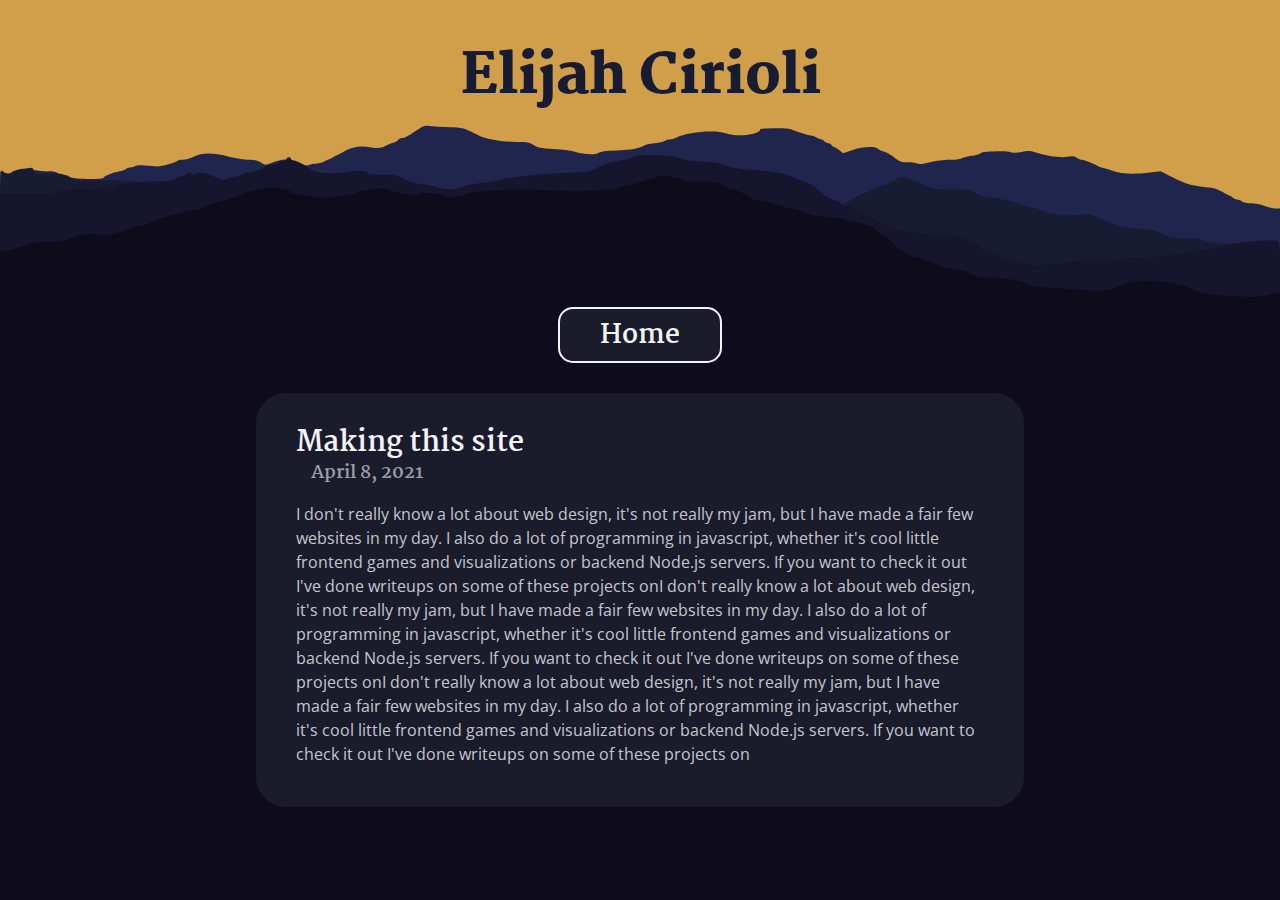
==== blog/index.html @ 2802cf7c "Added blog page." ====
<!DOCTYPE html>
<html lang="en">
	<head>
		<meta charset="UTF-8" />
		<meta http-equiv="X-UA-Compatible" content="IE=edge" />
		<meta name="viewport" content="width=device-width, initial-scale=1.0" />
		<title>Elijah Cirioli</title>

		<link href="/style.css" rel="stylesheet" type="text/css" media="all" />
		<link href="/mobile-style.css" rel="stylesheet" type="text/css" media="all" />
		<link href="./blog-style.css" rel="stylesheet" type="text/css" media="all" />

		<link rel="preconnect" href="https://fonts.gstatic.com" />
		<link href="https://fonts.googleapis.com/css2?family=Martel:wght@400;900&display=swap" rel="stylesheet" />
		<link href="https://fonts.googleapis.com/css2?family=Open+Sans&display=swap" rel="stylesheet" />

		<link rel="apple-touch-icon" sizes="180x180" href="/favicon/apple-touch-icon.png" />
		<link rel="icon" type="image/png" sizes="32x32" href="/favicon/favicon-32x32.png" />
		<link rel="icon" type="image/png" sizes="16x16" href="/favicon/favicon-16x16.png" />
		<link rel="manifest" href="/favicon/site.webmanifest" />
		<link rel="mask-icon" href="/favicon/safari-pinned-tab.svg" color="#5bbad5" />
		<link rel="shortcut icon" href="/favicon/favicon.ico" />
		<meta name="msapplication-TileColor" content="#353a5c" />
		<meta name="msapplication-config" content="/favicon/browserconfig.xml" />
		<meta name="theme-color" content="#ffffff" />
	</head>
	<body>
		<div id="header">
			<h1 id="name-header"><a id="name-link" href="https://elijahcirioli.github.io">Elijah Cirioli</a></h1>
			<div id="mountains">
				<div class="mountain-layer" id="mountain-1"></div>
				<div class="mountain-layer" id="mountain-2"></div>
				<div class="mountain-layer" id="mountain-3"></div>
				<div class="mountain-layer" id="mountain-4"></div>
			</div>
		</div>
		<div id="page-wrap">
			<a id="big-button" href="/index.html">Home</a>
			<div id="blog-content-wrap">
				<div class="post">
					<div class="post-header">
						<h2 id="post1-header" class="post-title">Making this site</h2>
						<h2 class="post-date">April 8, 2021</h2>
					</div>
					<div class="post-body">
						<p class="blog-text">
							I don't really know a lot about web design, it's not really my jam, but I have made a fair
							few websites in my day. I also do a lot of programming in javascript, whether it's cool
							little frontend games and visualizations or backend Node.js servers. If you want to check it
							out I've done writeups on some of these projects onI don't really know a lot about web
							design, it's not really my jam, but I have made a fair few websites in my day. I also do a
							lot of programming in javascript, whether it's cool little frontend games and visualizations
							or backend Node.js servers. If you want to check it out I've done writeups on some of these
							projects onI don't really know a lot about web design, it's not really my jam, but I have
							made a fair few websites in my day. I also do a lot of programming in javascript, whether
							it's cool little frontend games and visualizations or backend Node.js servers. If you want
							to check it out I've done writeups on some of these projects on
						</p>
					</div>
				</div>
			</div>
		</div>
		<script src="/index.js"></script>
	</body>
</html>
---- style.css ----
body {
	background-color: #0e0b1a;
	margin: 0 0 0 0;
	padding: 0 0 0 0;
	overflow-x: hidden;
}
#header {
	width: 100vw;
	background-color: #d19f49;
	overflow: hidden;
	margin: 0 0 0 0;
	position: relative;
}
#name-header {
	position: absolute;
	color: #181c33;
	width: 100%;
	height: 55px;
	font-family: "Martel", serif;
	font-weight: 900;
	text-align: center;
	font-size: 55px;
	line-height: 55px;
	opacity: 0;
	z-index: 0;
	transition: 1s;
	top: 150px;
	left: 0;
	margin: 0 0 0 0;
}
#mountains {
	width: 100%;
	height: 15vw;
	margin-top: 115px;
	margin-bottom: 0;
	position: relative;
}
.mountain-layer {
	width: 100%;
	height: 100%;
	position: absolute;
	top: 0;
	left: 0;
	overflow: hidden;
}
#mountain-4 {
	background-color: #20254d;
	z-index: 7;
	mask-image: url("mountains/4.svg");
	mask-repeat: no-repeat;
	mask-size: 100% auto;
	-webkit-mask-image: url("mountains/4.svg");
	-webkit-mask-repeat: no-repeat;
	-webkit-mask-size: 100% auto;
}
#mountain-3 {
	background-color: #181c33;
	z-index: 8;
	mask-image: url("mountains/3.svg");
	mask-repeat: no-repeat;
	mask-size: 100% auto;
	-webkit-mask-image: url("mountains/3.svg");
	-webkit-mask-repeat: no-repeat;
	-webkit-mask-size: 100% auto;
}
#mountain-2 {
	background-color: #16152e;
	z-index: 9;
	mask-image: url("mountains/2.svg");
	mask-repeat: no-repeat;
	mask-size: 100% auto;
	-webkit-mask-image: url("mountains/2.svg");
	-webkit-mask-repeat: no-repeat;
	-webkit-mask-size: 100% auto;
}
#mountain-1 {
	background-color: #0e0b1a;
	z-index: 10;
	mask-image: url("mountains/1.svg");
	mask-repeat: no-repeat;
	mask-size: 100% auto;
	-webkit-mask-image: url("mountains/1.svg");
	-webkit-mask-repeat: no-repeat;
	-webkit-mask-size: 100% auto;
}
#content-wrap {
	width: 70%;
	margin: 0 auto 50px auto;
	overflow: visible;
	position: relative;
}
#carousel-wrap {
	margin: 0 0 0 0;
	width: 100%;
	overflow-x: auto;
	overflow-y: visible;
	scroll-snap-type: x mandatory;
	display: block;
	position: relative;
}
.carousel-border {
	width: 4px;
	height: 90%;
	background-color: #d19f49;
	border-radius: 2px;
	position: absolute;
	top: 5%;
	z-index: 10;
	display: block;
}
#left-border {
	left: -4px;
}
#right-border {
	right: -4px;
}
#carousel {
	display: flex;
	padding: 90px 60px;
	flex-direction: row;
	justify-content: flex-start;
	align-items: center;
	overflow: visible;
	flex-wrap: nowrap;
}
.card {
	display: flex;
	flex-direction: column;
	border-radius: 20px;
	background-color: #1a1c2b;
	min-width: 280px;
	max-width: 280px;
	height: 400px;
	padding: 20px 25px;
	box-shadow: -1.8rem 0 4rem black;
	transition: 0.2s ease-in-out;
}
.card:hover {
	transform: translateY(-2rem);
}
.card:hover ~ .card {
	transform: translateX(110px);
}
.card:not(:first-child) {
	margin-left: -80px;
}
.card-header {
	margin: 0 0 0 0;
	display: flex;
	flex-direction: column;
	font-family: "Martel", serif;
}
.card-title {
	display: block;
	color: #f2f3fa;
	font-size: 26px;
	font-weight: bold;
	line-height: 28px;
	margin: 10px 0 0 0;
}
.card-date {
	display: block;
	margin: 0 0 0 15px;
	color: #9c9da6;
	font-size: 14px;
	height: 14px;
}
.card-body {
	display: block;
	font-family: "Open Sans", sans-serif;
	color: #c6c6cf;
	font-size: 14px;
	line-height: 19px;
	margin: 17px 0 0 0;
	overflow-y: auto;
}
.card-text {
	display: block;
	margin: 0 0 8px 0;
}
::-webkit-scrollbar {
	width: 6px;
	height: 6px;
}
::-webkit-scrollbar-track {
	background: #232638;
	border-radius: 2px;
	border: none;
}
::-webkit-scrollbar-thumb {
	background: #151521;
	border-radius: 2px;
	border: none;
}
#big-button {
	display: block;
	text-align: center;
	margin: 0 auto;
	width: 160px;
	height: 52px;
	line-height: 55px;
	border-radius: 15px;
	font-size: 26px;
	font-weight: bold;
	background-color: #1a1c2b;
	color: #f2f3fa;
	font-family: "Martel", serif;
	cursor: pointer;
	transition: 0.4s;
	border: 2px solid #f2f3fa;
	text-decoration: none;
}
#big-button:hover {
	background-color: #f2f3fa;
	color: #1a1c2b;
}
#name-link {
	color: inherit;
	text-decoration: inherit;
	cursor: pointer;
}
#name-link:visited {
	color: inherit;
	text-decoration: inherit;
}
#name-link:active {
	color: inherit;
	text-decoration: inherit;
}
.link {
	text-decoration: underline;
	color: #d19f49;
}
.link:visited {
	color: #d19f49;
}
.link:active {
	color: #d19f49;
}
.card-button {
	display: block;
	text-align: center;
	width: 90%;
	color: #f2f3fa;
	background-color: #0e0b1a;
	margin: 12px auto 0;
	height: 40px;
	line-height: 40px;
	border-radius: 15px;
	font-size: 20px;
	font-family: "Martel", serif;
	font-weight: 600;
	cursor: pointer;
	border: 2px solid #f2f3fa;
	text-decoration: none;
	transition: 0.4s;
}
.card-button:hover {
	color: #0e0b1a;
	background-color: #f2f3fa;
}
#profile-picture {
	display: block;
	width: 50%;
	height: auto;
	border: 2px solid #f2f3fa;
	border-radius: 50%;
	margin: 10px auto 5px auto;
}
---- mobile-style.css ----
@media only screen and (max-width: 600px) {
	#name-header {
		height: 40px;
		font-size: 40px;
		line-height: 40px;
		top: 100px;
	}
	#mountains {
		width: 100%;
		height: 15vw;
		margin-top: 85px;
		position: relative;
	}
	#carousel {
		padding-top: 20px;
		flex-direction: column-reverse;
	}
	#content-wrap {
		width: 90%;
		margin-top: 0;
	}
	#carousel-wrap {
		overflow-x: auto;
		overflow-y: auto;
		scroll-snap-type: y mandatory;
	}
	.carousel-border {
		display: none;
	}
	.card {
		margin: 15px 0;
		box-shadow: none;
	}
	.card:hover {
		transform: translateY(0);
	}
	.card:hover ~ .card {
		transform: translateX(0);
	}
	.card:not(:first-child) {
		margin-left: 0;
	}
	#big-button {
		margin: 10px auto -10px auto;
		width: 50%;
	}
}
---- blog/blog-style.css ----
#blog-content-wrap {
	width: 60%;
	margin: 0 auto 50px auto;
	position: relative;
	display: flex;
	flex-direction: column;
	align-items: center;
	display: block;
}
.post {
	display: flex;
	flex-direction: column;
	border-radius: 30px;
	background-color: #1a1c2b;
	max-width: calc(100% - 80px);
	min-width: calc(100% - 80px);
	padding: 25px 40px;
	margin: 30px auto 60px auto;
}
.post-header {
	margin: 0 0 0 0;
	display: flex;
	flex-direction: column;
	font-family: "Martel", serif;
}
.post-title {
	display: block;
	color: #f2f3fa;
	font-size: 28px;
	font-weight: bold;
	line-height: 30px;
	margin: 10px 0 0 0;
}
.post-date {
	display: block;
	margin: 0 0 0 15px;
	color: #9c9da6;
	font-size: 18px;
	height: 18px;
}
.post-body {
	display: block;
	font-family: "Open Sans", sans-serif;
	color: #c6c6cf;
	font-size: 16px;
	line-height: 24px;
	margin: 10px 0 0 0;
	overflow-y: auto;
}
.post-text {
	display: block;
	margin: 0 0 8px 0;
}
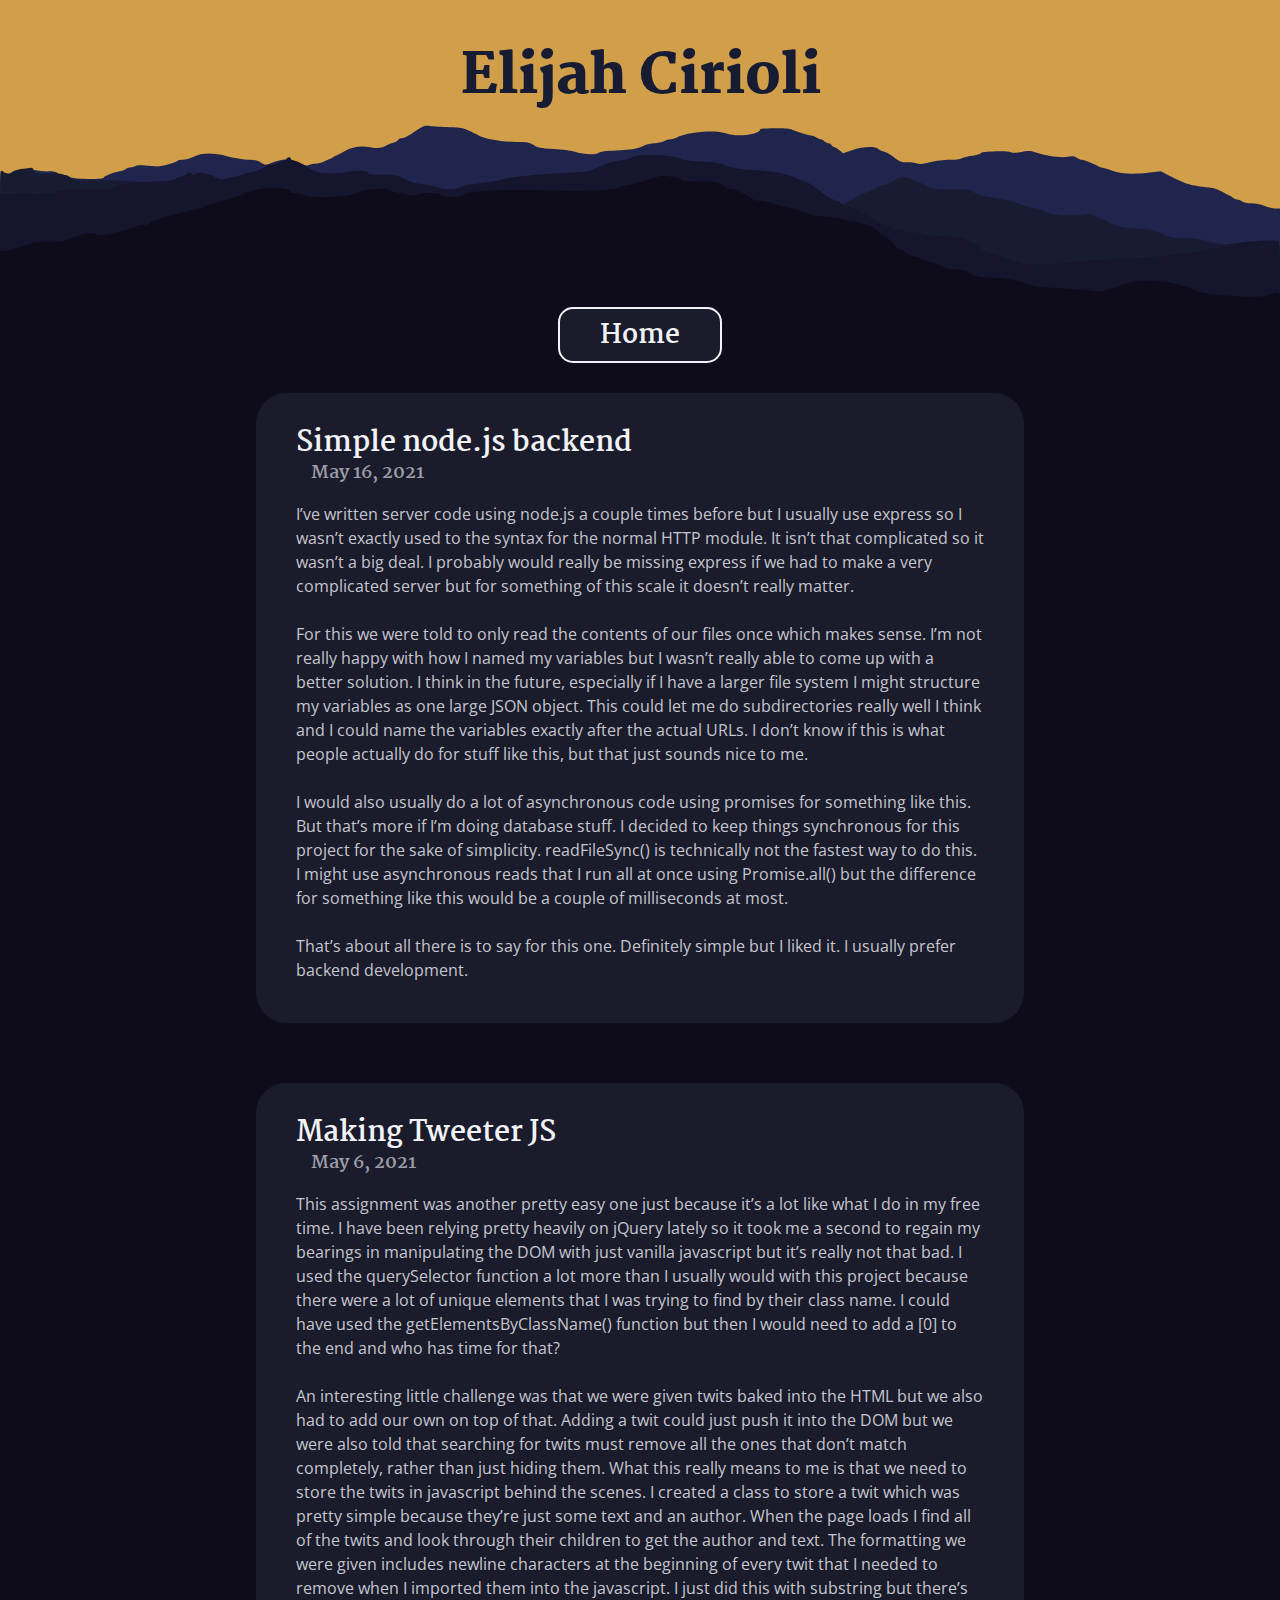
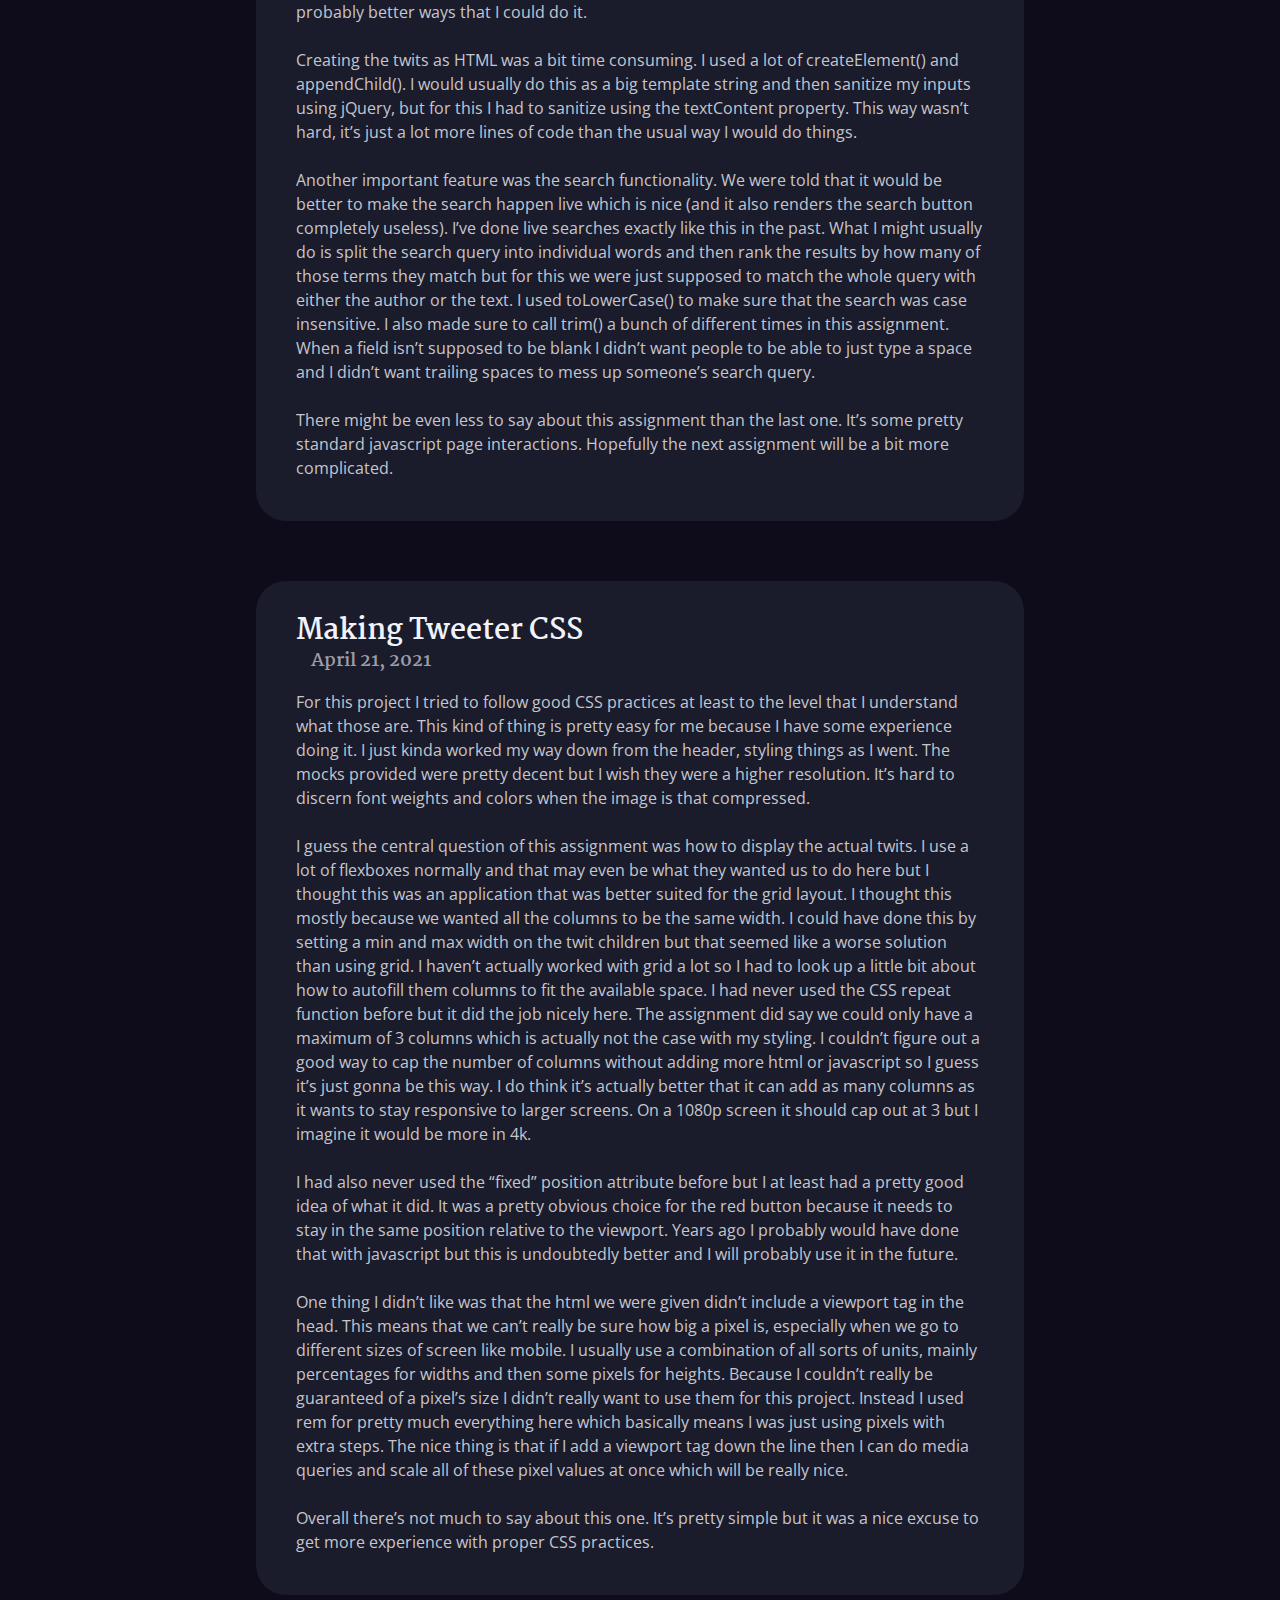
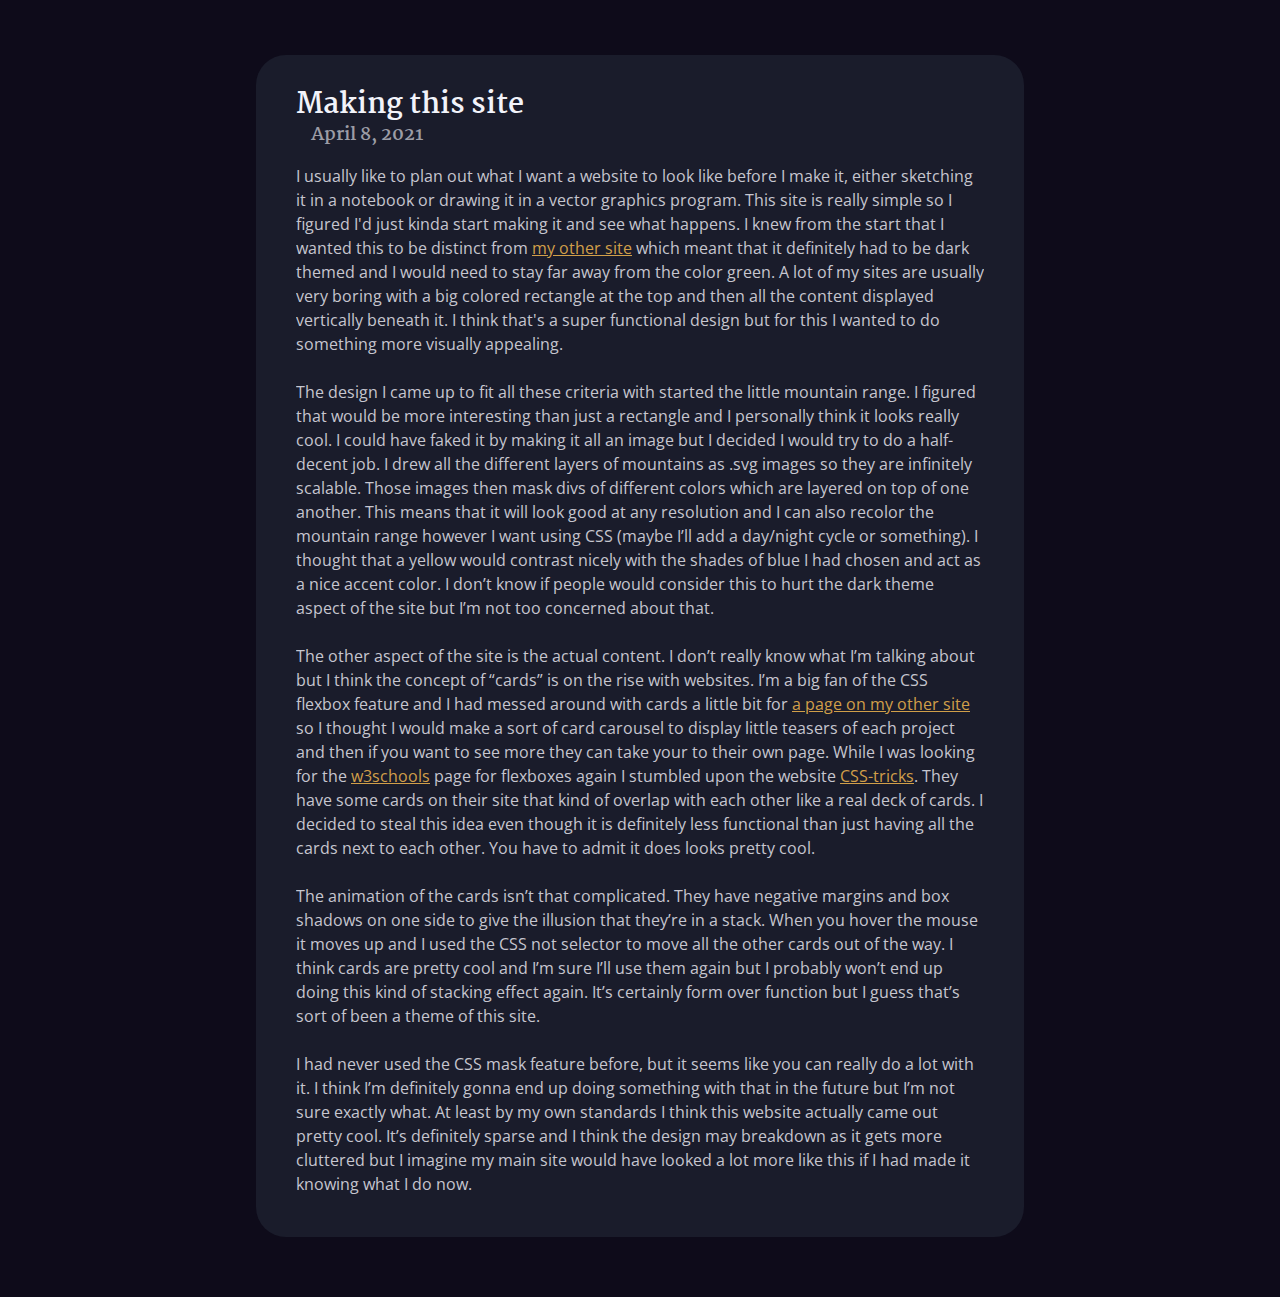
==== commit fdbb0361: "Added blog post" ====
--- a/blog/index.html
+++ b/blog/index.html
@@ -39,22 +39,182 @@
 			<div id="blog-content-wrap">
 				<div class="post">
 					<div class="post-header">
-						<h2 id="post1-header" class="post-title">Making this site</h2>
+						<h2 id="5-16-2021" class="post-title">Simple node.js backend</h2>
+						<h2 class="post-date">May 16, 2021</h2>
+					</div>
+					<div class="post-body">
+						<p class="blog-text">
+							I’ve written server code using node.js a couple times before but I usually use express so I
+							wasn’t exactly used to the syntax for the normal HTTP module. It isn’t that complicated so
+							it wasn’t a big deal. I probably would really be missing express if we had to make a very
+							complicated server but for something of this scale it doesn’t really matter.
+							<br /><br />
+							For this we were told to only read the contents of our files once which makes sense. I’m not
+							really happy with how I named my variables but I wasn’t really able to come up with a better
+							solution. I think in the future, especially if I have a larger file system I might structure
+							my variables as one large JSON object. This could let me do subdirectories really well I
+							think and I could name the variables exactly after the actual URLs. I don’t know if this is
+							what people actually do for stuff like this, but that just sounds nice to me.
+							<br /><br />
+							I would also usually do a lot of asynchronous code using promises for something like this.
+							But that’s more if I’m doing database stuff. I decided to keep things synchronous for this
+							project for the sake of simplicity. readFileSync() is technically not the fastest way to do
+							this. I might use asynchronous reads that I run all at once using Promise.all() but the
+							difference for something like this would be a couple of milliseconds at most.
+							<br /><br />
+							That’s about all there is to say for this one. Definitely simple but I liked it. I usually
+							prefer backend development.
+						</p>
+					</div>
+				</div>
+				<div class="post">
+					<div class="post-header">
+						<h2 id="5-6-2021" class="post-title">Making Tweeter JS</h2>
+						<h2 class="post-date">May 6, 2021</h2>
+					</div>
+					<div class="post-body">
+						<p class="blog-text">
+							This assignment was another pretty easy one just because it’s a lot like what I do in my
+							free time. I have been relying pretty heavily on jQuery lately so it took me a second to
+							regain my bearings in manipulating the DOM with just vanilla javascript but it’s really not
+							that bad. I used the querySelector function a lot more than I usually would with this
+							project because there were a lot of unique elements that I was trying to find by their class
+							name. I could have used the getElementsByClassName() function but then I would need to add a
+							[0] to the end and who has time for that?
+							<br /><br />
+							An interesting little challenge was that we were given twits baked into the HTML but we also
+							had to add our own on top of that. Adding a twit could just push it into the DOM but we were
+							also told that searching for twits must remove all the ones that don’t match completely,
+							rather than just hiding them. What this really means to me is that we need to store the
+							twits in javascript behind the scenes. I created a class to store a twit which was pretty
+							simple because they’re just some text and an author. When the page loads I find all of the
+							twits and look through their children to get the author and text. The formatting we were
+							given includes newline characters at the beginning of every twit that I needed to remove
+							when I imported them into the javascript. I just did this with substring but there’s
+							probably better ways that I could do it.
+							<br /><br />
+							Creating the twits as HTML was a bit time consuming. I used a lot of createElement() and
+							appendChild(). I would usually do this as a big template string and then sanitize my inputs
+							using jQuery, but for this I had to sanitize using the textContent property. This way wasn’t
+							hard, it’s just a lot more lines of code than the usual way I would do things.
+							<br /><br />
+							Another important feature was the search functionality. We were told that it would be better
+							to make the search happen live which is nice (and it also renders the search button
+							completely useless). I’ve done live searches exactly like this in the past. What I might
+							usually do is split the search query into individual words and then rank the results by how
+							many of those terms they match but for this we were just supposed to match the whole query
+							with either the author or the text. I used toLowerCase() to make sure that the search was
+							case insensitive. I also made sure to call trim() a bunch of different times in this
+							assignment. When a field isn’t supposed to be blank I didn’t want people to be able to just
+							type a space and I didn’t want trailing spaces to mess up someone’s search query.
+							<br /><br />
+							There might be even less to say about this assignment than the last one. It’s some pretty
+							standard javascript page interactions. Hopefully the next assignment will be a bit more
+							complicated.
+						</p>
+					</div>
+				</div>
+				<div class="post">
+					<div class="post-header">
+						<h2 id="4-21-2021" class="post-title">Making Tweeter CSS</h2>
+						<h2 class="post-date">April 21, 2021</h2>
+					</div>
+					<div class="post-body">
+						<p class="blog-text">
+							For this project I tried to follow good CSS practices at least to the level that I
+							understand what those are. This kind of thing is pretty easy for me because I have some
+							experience doing it. I just kinda worked my way down from the header, styling things as I
+							went. The mocks provided were pretty decent but I wish they were a higher resolution. It’s
+							hard to discern font weights and colors when the image is that compressed.
+							<br /><br />
+							I guess the central question of this assignment was how to display the actual twits. I use a
+							lot of flexboxes normally and that may even be what they wanted us to do here but I thought
+							this was an application that was better suited for the grid layout. I thought this mostly
+							because we wanted all the columns to be the same width. I could have done this by setting a
+							min and max width on the twit children but that seemed like a worse solution than using
+							grid. I haven’t actually worked with grid a lot so I had to look up a little bit about how
+							to autofill them columns to fit the available space. I had never used the CSS repeat
+							function before but it did the job nicely here. The assignment did say we could only have a
+							maximum of 3 columns which is actually not the case with my styling. I couldn’t figure out a
+							good way to cap the number of columns without adding more html or javascript so I guess it’s
+							just gonna be this way. I do think it’s actually better that it can add as many columns as
+							it wants to stay responsive to larger screens. On a 1080p screen it should cap out at 3 but
+							I imagine it would be more in 4k.
+							<br /><br />
+							I had also never used the “fixed” position attribute before but I at least had a pretty good
+							idea of what it did. It was a pretty obvious choice for the red button because it needs to
+							stay in the same position relative to the viewport. Years ago I probably would have done
+							that with javascript but this is undoubtedly better and I will probably use it in the
+							future.
+							<br /><br />
+							One thing I didn’t like was that the html we were given didn’t include a viewport tag in the
+							head. This means that we can’t really be sure how big a pixel is, especially when we go to
+							different sizes of screen like mobile. I usually use a combination of all sorts of units,
+							mainly percentages for widths and then some pixels for heights. Because I couldn’t really be
+							guaranteed of a pixel’s size I didn’t really want to use them for this project. Instead I
+							used rem for pretty much everything here which basically means I was just using pixels with
+							extra steps. The nice thing is that if I add a viewport tag down the line then I can do
+							media queries and scale all of these pixel values at once which will be really nice.
+							<br /><br />
+							Overall there’s not much to say about this one. It’s pretty simple but it was a nice excuse
+							to get more experience with proper CSS practices.
+						</p>
+					</div>
+				</div>
+				<div class="post">
+					<div class="post-header">
+						<h2 id="4-8-2021" class="post-title">Making this site</h2>
 						<h2 class="post-date">April 8, 2021</h2>
 					</div>
 					<div class="post-body">
 						<p class="blog-text">
-							I don't really know a lot about web design, it's not really my jam, but I have made a fair
-							few websites in my day. I also do a lot of programming in javascript, whether it's cool
-							little frontend games and visualizations or backend Node.js servers. If you want to check it
-							out I've done writeups on some of these projects onI don't really know a lot about web
-							design, it's not really my jam, but I have made a fair few websites in my day. I also do a
-							lot of programming in javascript, whether it's cool little frontend games and visualizations
-							or backend Node.js servers. If you want to check it out I've done writeups on some of these
-							projects onI don't really know a lot about web design, it's not really my jam, but I have
-							made a fair few websites in my day. I also do a lot of programming in javascript, whether
-							it's cool little frontend games and visualizations or backend Node.js servers. If you want
-							to check it out I've done writeups on some of these projects on
+							I usually like to plan out what I want a website to look like before I make it, either
+							sketching it in a notebook or drawing it in a vector graphics program. This site is really
+							simple so I figured I'd just kinda start making it and see what happens. I knew from the
+							start that I wanted this to be distinct from
+							<a class="link" href="https://elijahcirioli.com" target="_blank">my other site</a> which
+							meant that it definitely had to be dark themed and I would need to stay far away from the
+							color green. A lot of my sites are usually very boring with a big colored rectangle at the
+							top and then all the content displayed vertically beneath it. I think that's a super
+							functional design but for this I wanted to do something more visually appealing.
+							<br /><br />
+							The design I came up to fit all these criteria with started the little mountain range. I
+							figured that would be more interesting than just a rectangle and I personally think it looks
+							really cool. I could have faked it by making it all an image but I decided I would try to do
+							a half-decent job. I drew all the different layers of mountains as .svg images so they are
+							infinitely scalable. Those images then mask divs of different colors which are layered on
+							top of one another. This means that it will look good at any resolution and I can also
+							recolor the mountain range however I want using CSS (maybe I’ll add a day/night cycle or
+							something). I thought that a yellow would contrast nicely with the shades of blue I had
+							chosen and act as a nice accent color. I don’t know if people would consider this to hurt
+							the dark theme aspect of the site but I’m not too concerned about that.
+							<br /><br />
+							The other aspect of the site is the actual content. I don’t really know what I’m talking
+							about but I think the concept of “cards” is on the rise with websites. I’m a big fan of the
+							CSS flexbox feature and I had messed around with cards a little bit for
+							<a class="link" href="https://elijahcirioli.com/micro/" target="_blank"
+								>a page on my other site</a
+							>
+							so I thought I would make a sort of card carousel to display little teasers of each project
+							and then if you want to see more they can take your to their own page. While I was looking
+							for the <a class="link" href="https://www.w3schools.com/" target="_blank">w3schools</a> page
+							for flexboxes again I stumbled upon the website
+							<a class="link" href="https://css-tricks.com/" target="_blank">CSS-tricks</a>. They have
+							some cards on their site that kind of overlap with each other like a real deck of cards. I
+							decided to steal this idea even though it is definitely less functional than just having all
+							the cards next to each other. You have to admit it does looks pretty cool. <br /><br />The
+							animation of the cards isn’t that complicated. They have negative margins and box shadows on
+							one side to give the illusion that they’re in a stack. When you hover the mouse it moves up
+							and I used the CSS not selector to move all the other cards out of the way. I think cards
+							are pretty cool and I’m sure I’ll use them again but I probably won’t end up doing this kind
+							of stacking effect again. It’s certainly form over function but I guess that’s sort of been
+							a theme of this site. <br /><br />
+							I had never used the CSS mask feature before, but it seems like you can really do a lot with
+							it. I think I’m definitely gonna end up doing something with that in the future but I’m not
+							sure exactly what. At least by my own standards I think this website actually came out
+							pretty cool. It’s definitely sparse and I think the design may breakdown as it gets more
+							cluttered but I imagine my main site would have looked a lot more like this if I had made it
+							knowing what I do now.
 						</p>
 					</div>
 				</div>
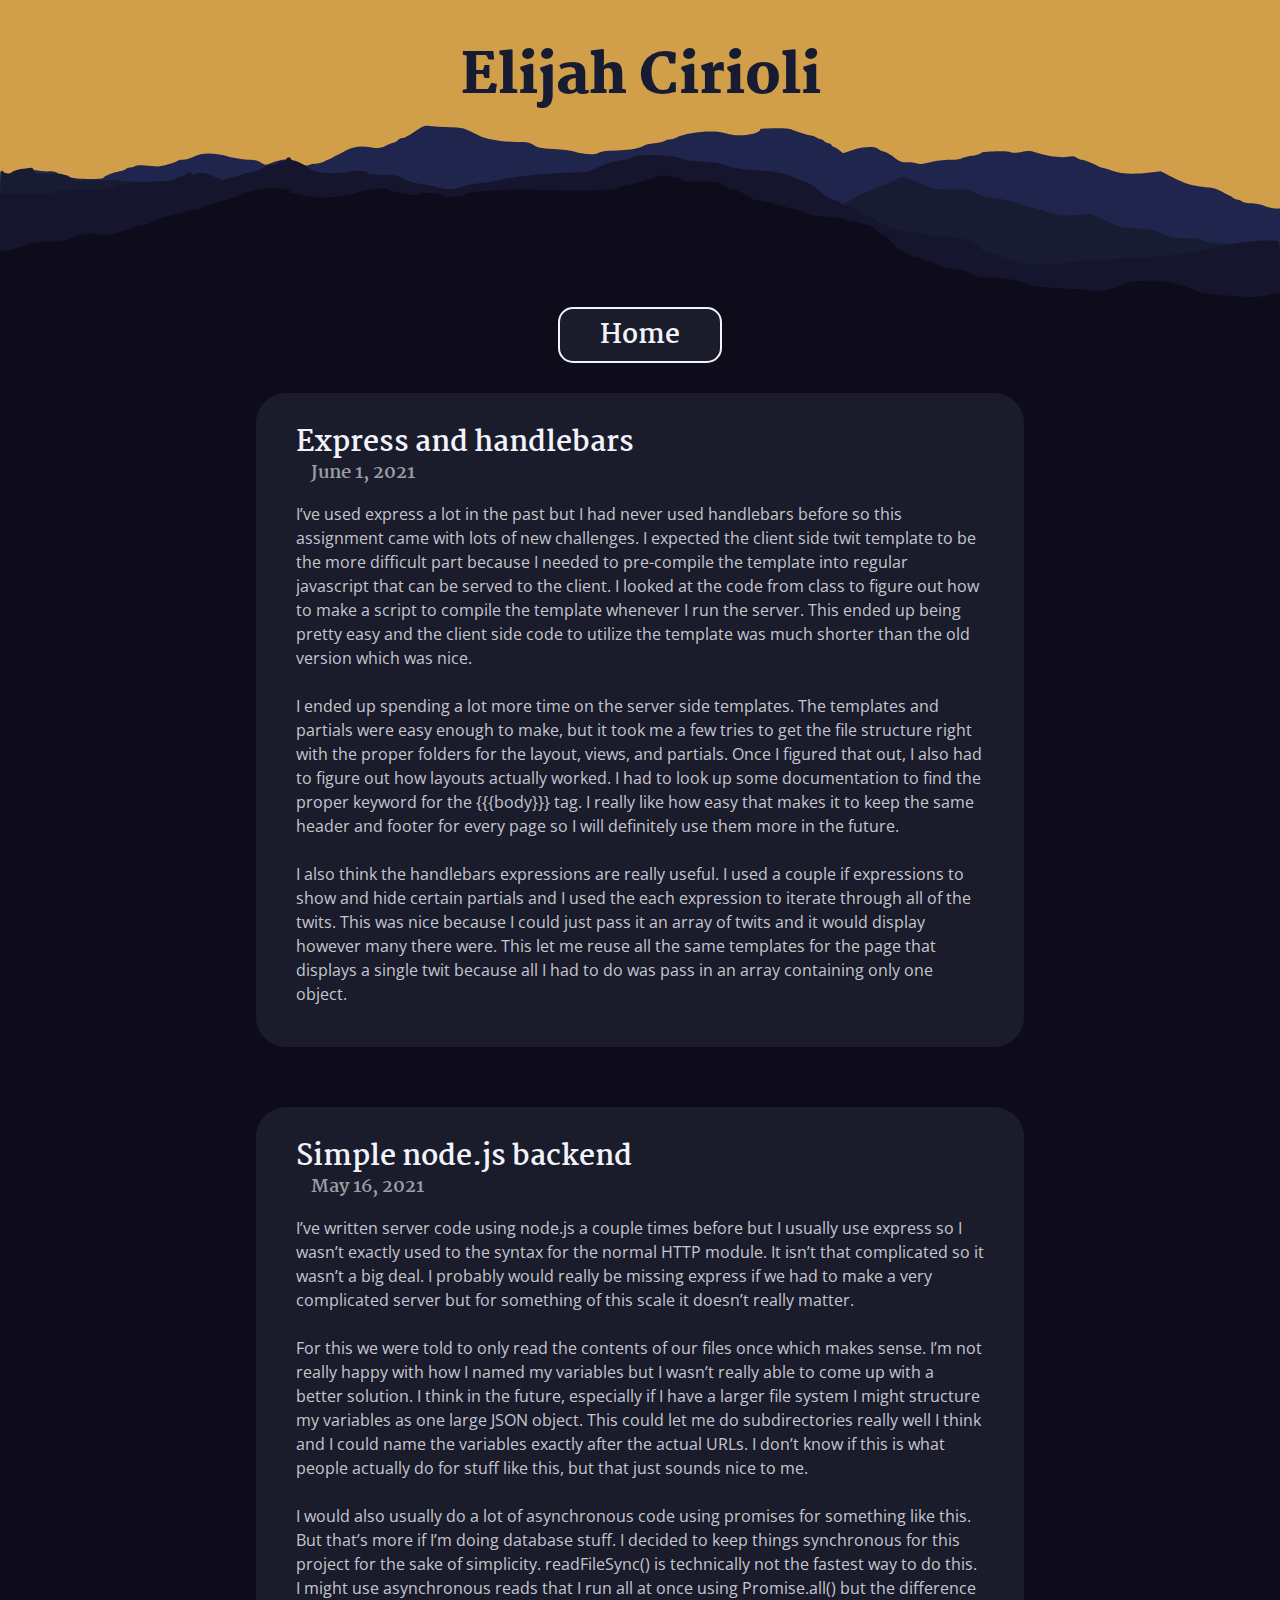
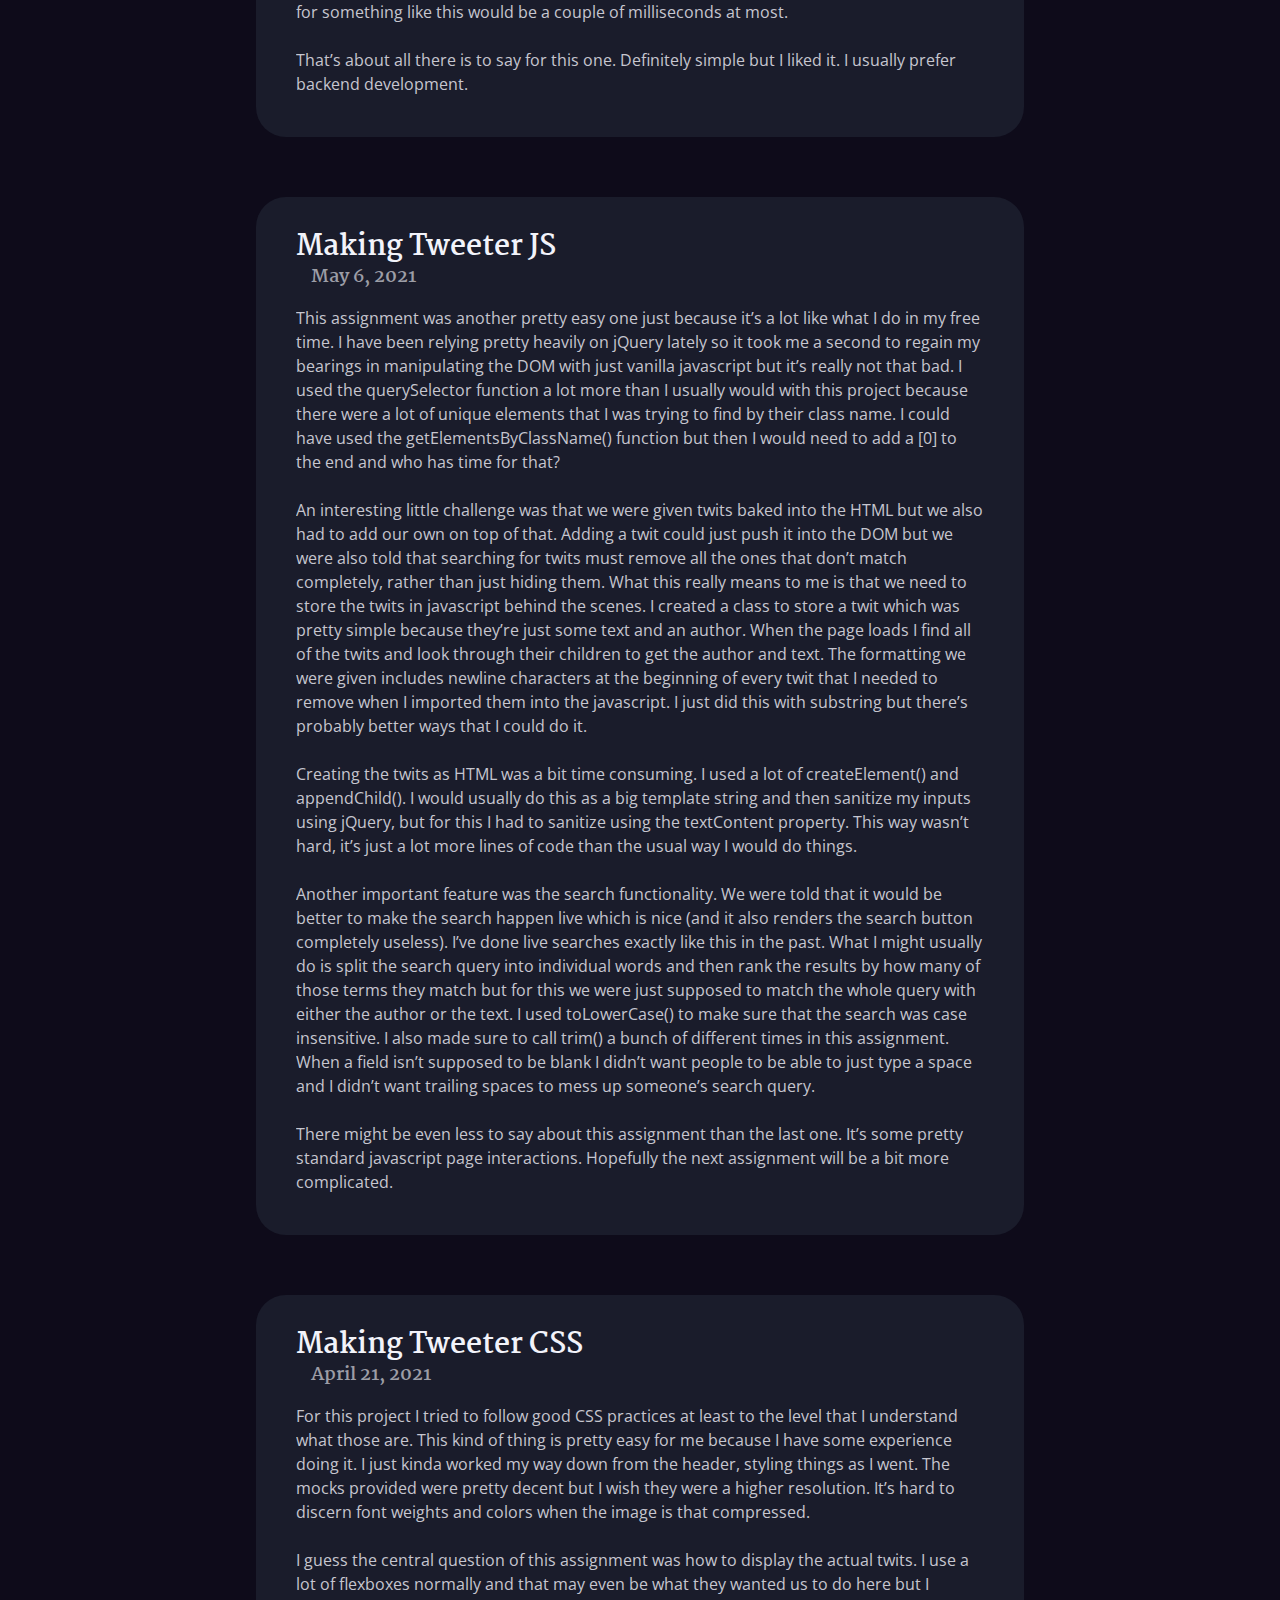
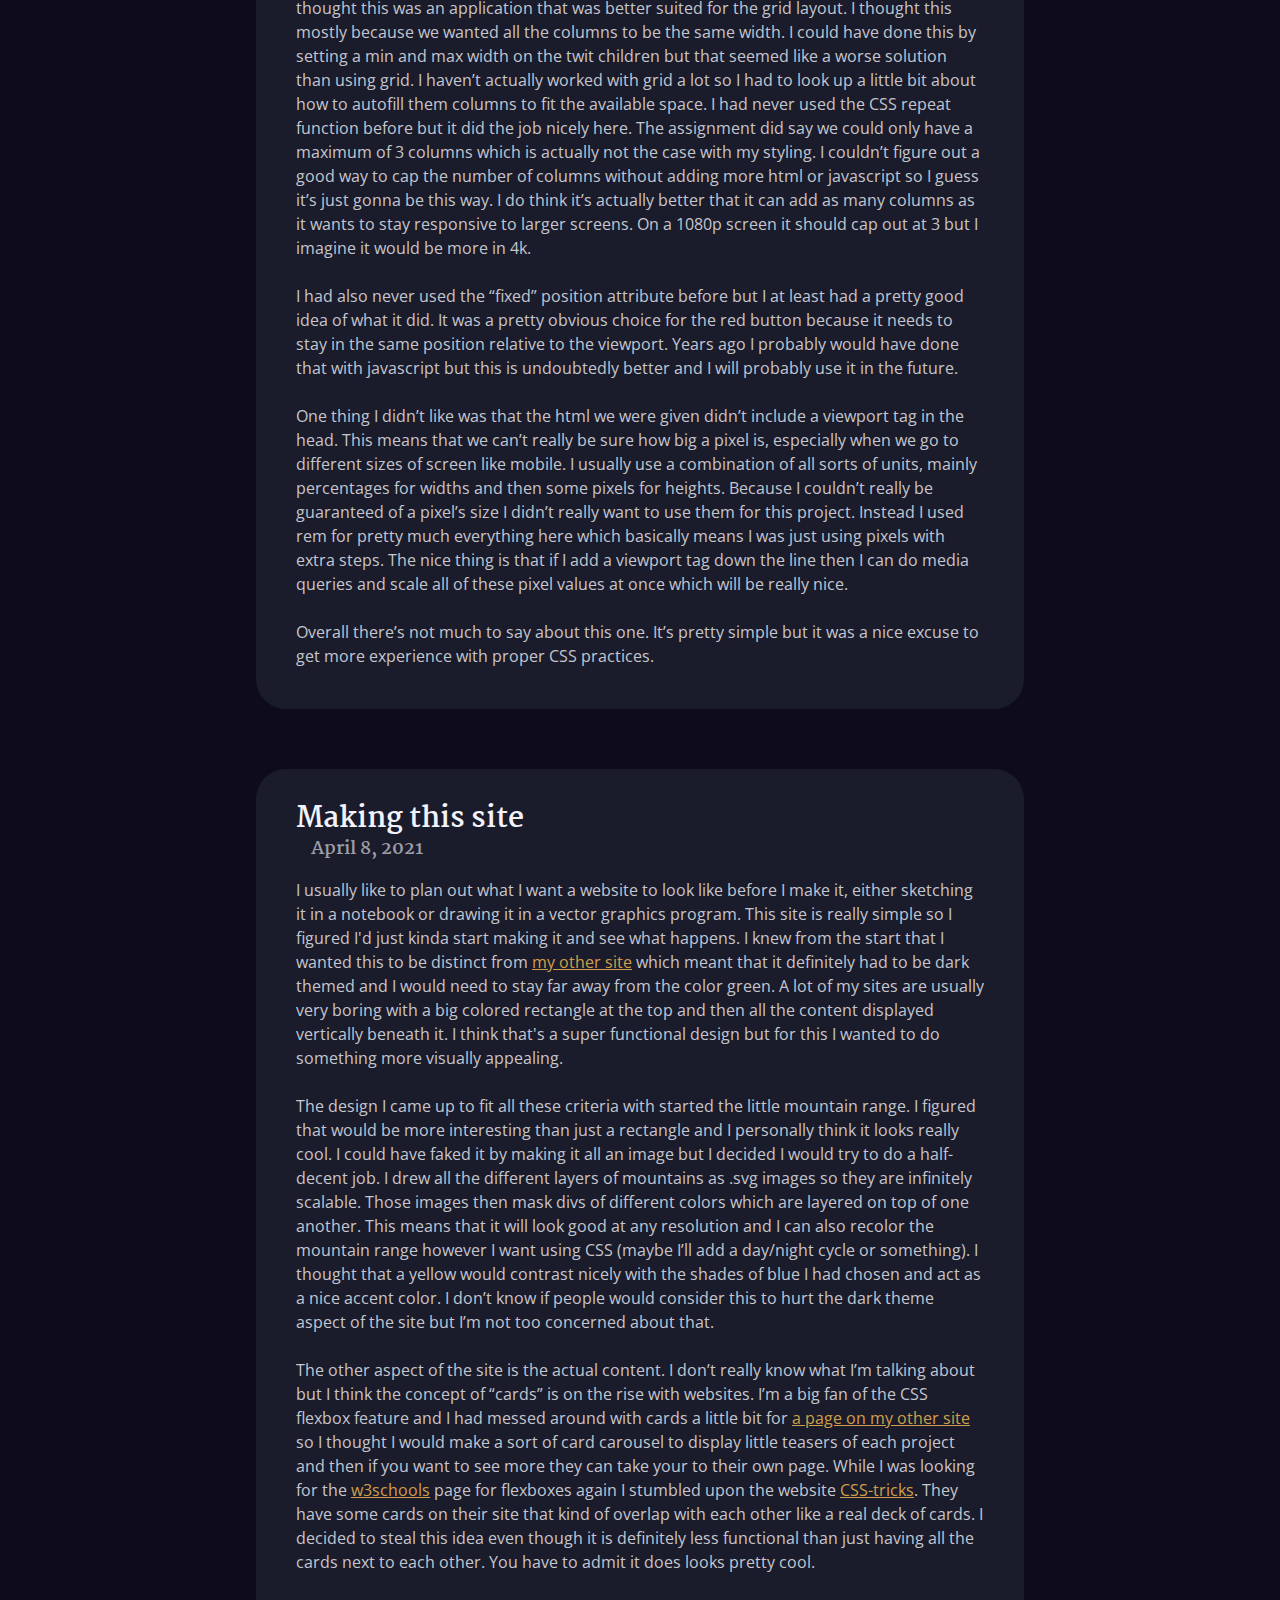
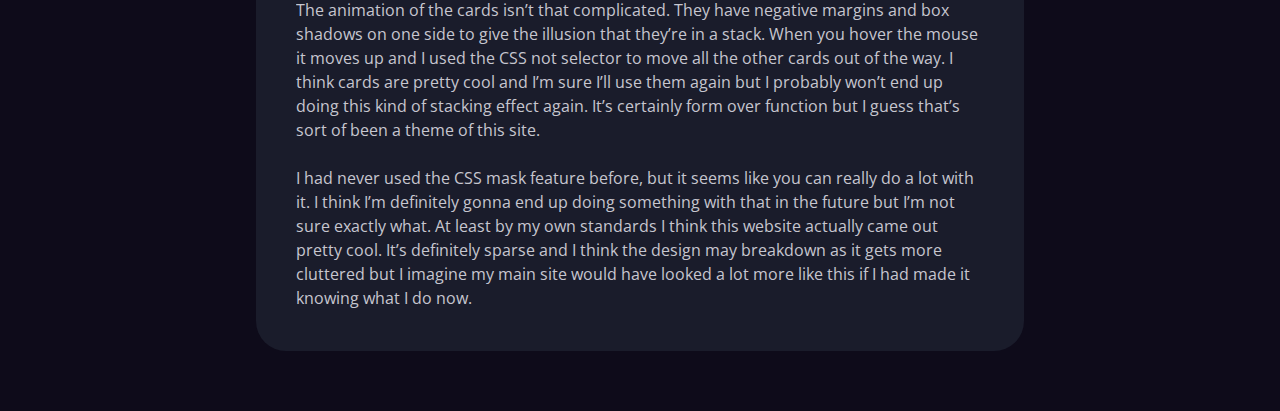
==== commit bca11a6b: "added another blog post" ====
--- a/blog/index.html
+++ b/blog/index.html
@@ -39,6 +39,36 @@
 			<div id="blog-content-wrap">
 				<div class="post">
 					<div class="post-header">
+						<h2 id="6-1-2021" class="post-title">Express and handlebars</h2>
+						<h2 class="post-date">June 1, 2021</h2>
+					</div>
+					<div class="post-body">
+						<p class="blog-text">
+							I’ve used express a lot in the past but I had never used handlebars before so this
+							assignment came with lots of new challenges. I expected the client side twit template to be
+							the more difficult part because I needed to pre-compile the template into regular javascript
+							that can be served to the client. I looked at the code from class to figure out how to make
+							a script to compile the template whenever I run the server. This ended up being pretty easy
+							and the client side code to utilize the template was much shorter than the old version which
+							was nice.
+							<br /><br />
+							I ended up spending a lot more time on the server side templates. The templates and partials
+							were easy enough to make, but it took me a few tries to get the file structure right with
+							the proper folders for the layout, views, and partials. Once I figured that out, I also had
+							to figure out how layouts actually worked. I had to look up some documentation to find the
+							proper keyword for the {{{body}}} tag. I really like how easy that makes it to keep the same
+							header and footer for every page so I will definitely use them more in the future.
+							<br /><br />
+							I also think the handlebars expressions are really useful. I used a couple if expressions to
+							show and hide certain partials and I used the each expression to iterate through all of the
+							twits. This was nice because I could just pass it an array of twits and it would display
+							however many there were. This let me reuse all the same templates for the page that displays
+							a single twit because all I had to do was pass in an array containing only one object.
+						</p>
+					</div>
+				</div>
+				<div class="post">
+					<div class="post-header">
 						<h2 id="5-16-2021" class="post-title">Simple node.js backend</h2>
 						<h2 class="post-date">May 16, 2021</h2>
 					</div>
